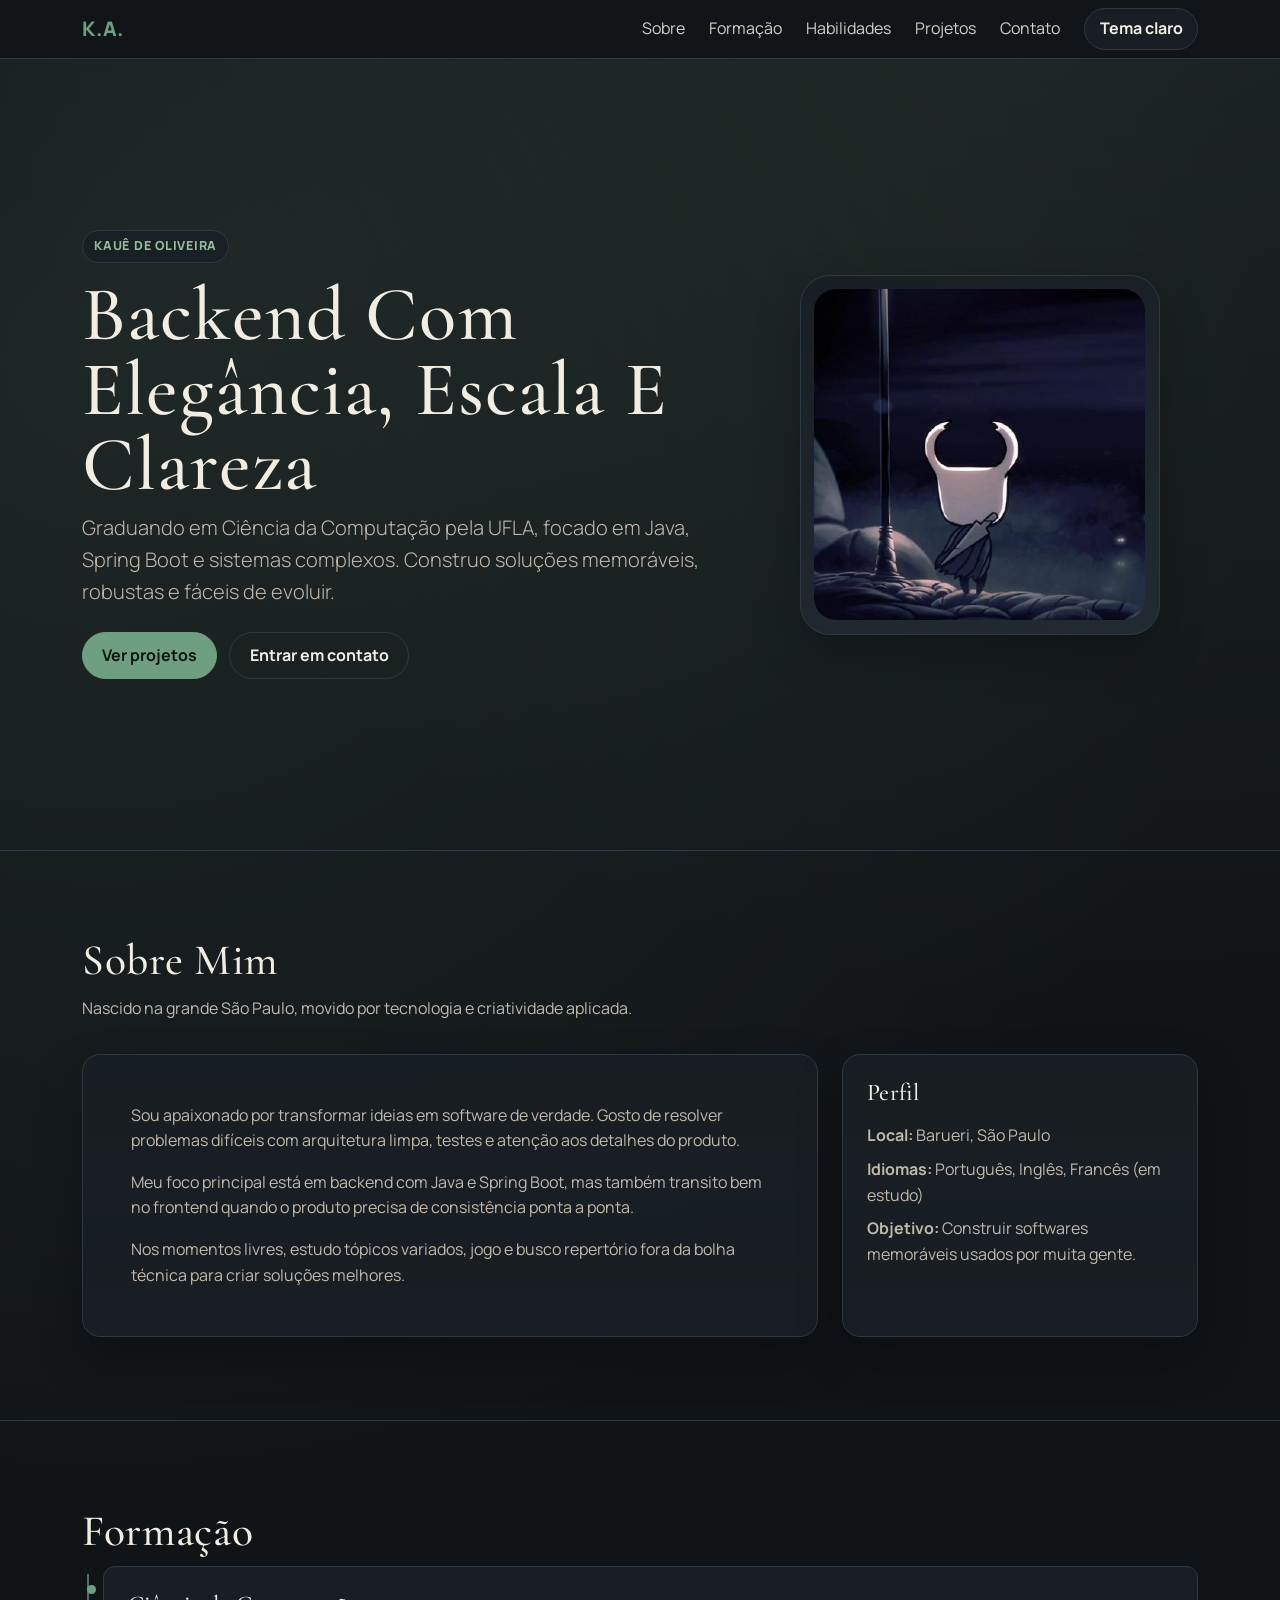
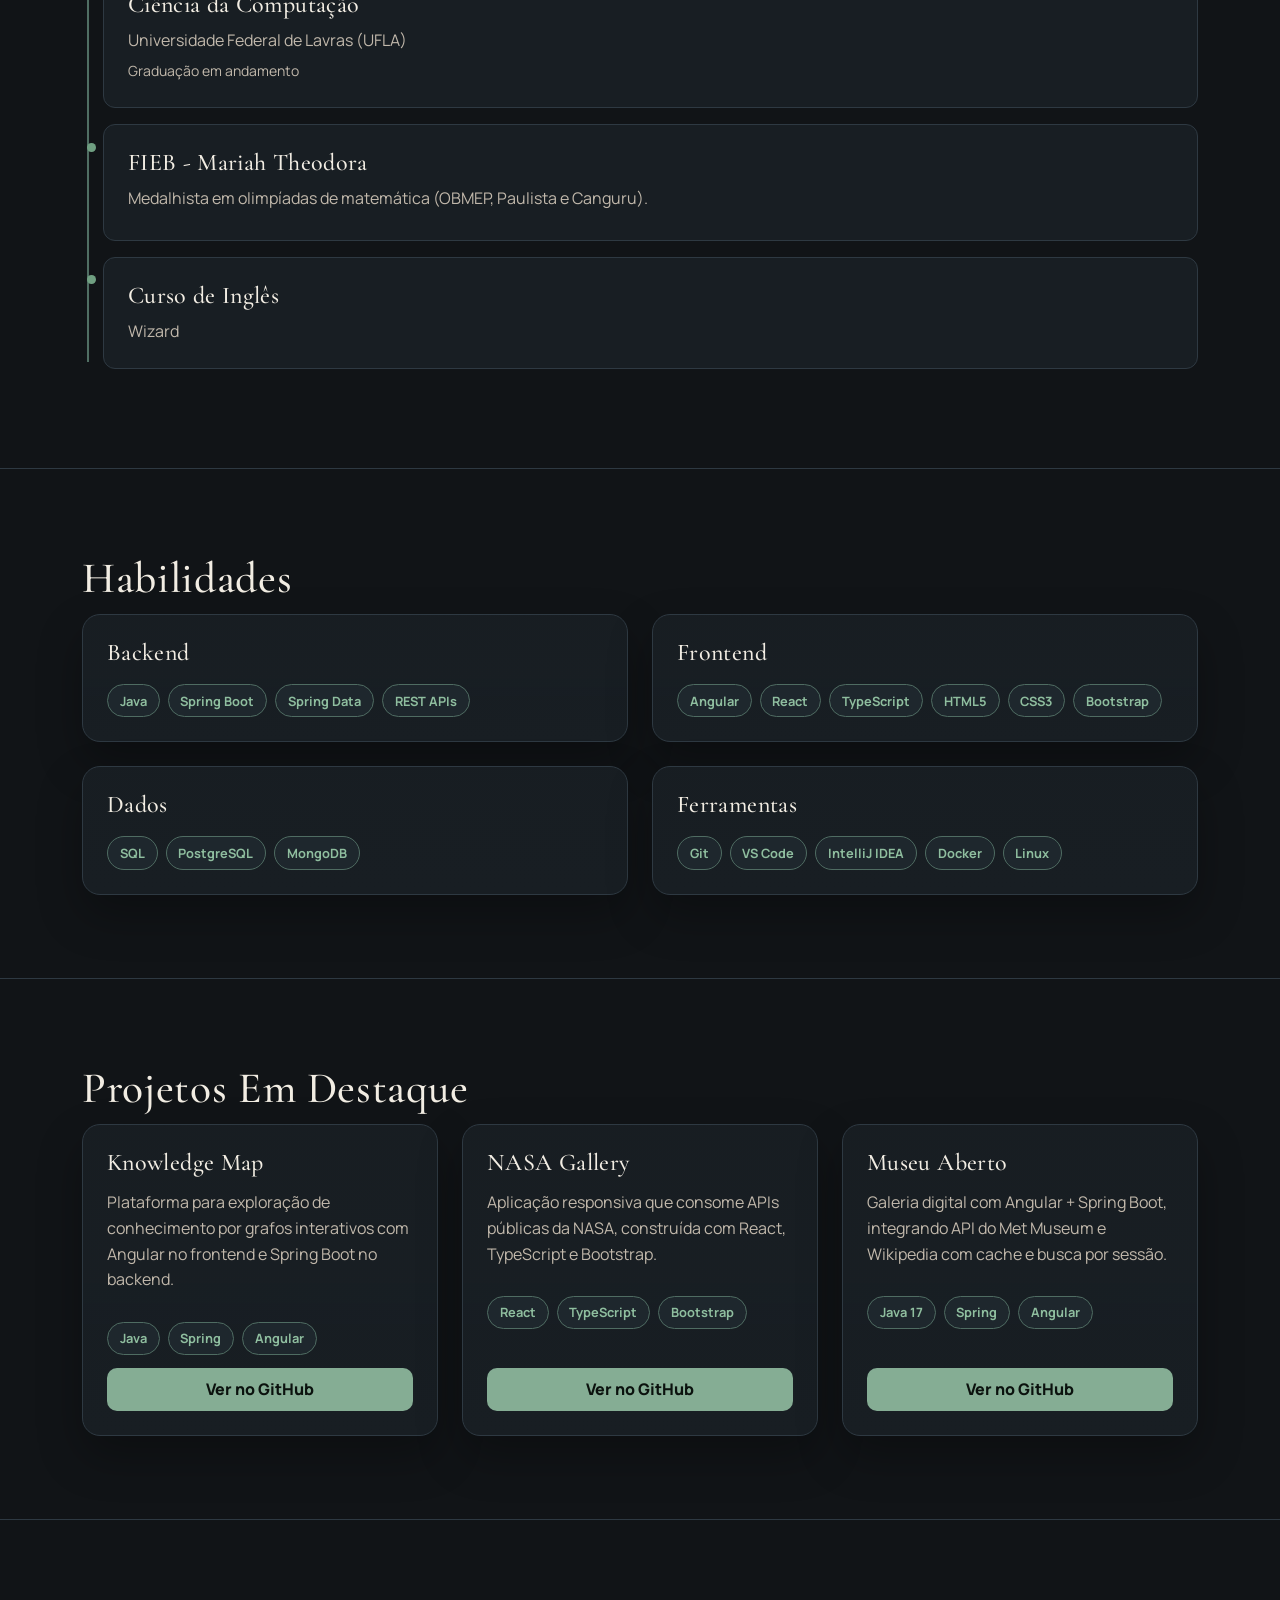
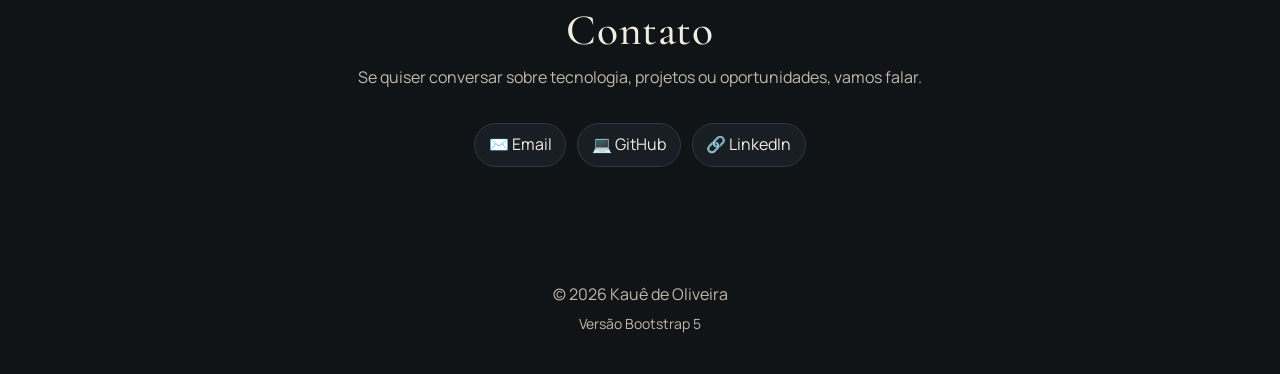
==== bootstrap/index.html @ a1d508a6 "primeiro commit" ====
<!DOCTYPE html>
<html lang="pt-BR" data-theme="dark">
<head>
  <meta charset="UTF-8">
  <meta name="viewport" content="width=device-width, initial-scale=1.0">
  <title>Kauê de Oliveira | Versão Bootstrap</title>
  <meta name="description" content="Página pessoal de Kauê de Oliveira usando Bootstrap 5.">
  <meta property="og:type" content="website">
  <meta property="og:title" content="Kauê de Oliveira | Versão Bootstrap">
  <meta property="og:description" content="Página pessoal com Bootstrap 5, tema claro/escuro e portfolio de projetos.">
  <meta property="og:url" content="https://kaue-oliveira.github.io/kaue-oliveira/bootstrap/">
  <meta property="og:image" content="../assets/preview-card.svg">
  <meta property="og:image:alt" content="Preview da versão Bootstrap da página pessoal">
  <meta name="twitter:card" content="summary_large_image">
  <meta name="twitter:title" content="Kauê de Oliveira | Versão Bootstrap">
  <meta name="twitter:description" content="Visual editorial elegante com Bootstrap 5.">
  <meta name="twitter:image" content="../assets/preview-card.svg">
  <link rel="icon" type="image/svg+xml" href="../assets/favicon.svg">
  <link rel="preconnect" href="https://fonts.googleapis.com">
  <link rel="preconnect" href="https://fonts.gstatic.com" crossorigin>
  <link href="https://fonts.googleapis.com/css2?family=Cormorant+Garamond:wght@600;700&family=Manrope:wght@400;500;700;800&display=swap" rel="stylesheet">
  <link href="https://cdn.jsdelivr.net/npm/bootstrap@5.3.3/dist/css/bootstrap.min.css" rel="stylesheet">
  <link rel="stylesheet" href="../css/style.css">
</head>
<body>
  <header class="site-header navbar navbar-expand-lg">
    <div class="container">
      <a class="navbar-brand brand-mark" href="#inicio">K.A.</a>
      <button class="navbar-toggler" type="button" data-bs-toggle="collapse" data-bs-target="#menuBootstrap" aria-controls="menuBootstrap" aria-expanded="false" aria-label="Abrir navegação">
        <span class="navbar-toggler-icon"></span>
      </button>
      <div class="collapse navbar-collapse" id="menuBootstrap">
        <ul class="navbar-nav ms-auto align-items-lg-center gap-lg-2">
          <li class="nav-item"><a class="nav-link" href="#sobre">Sobre</a></li>
          <li class="nav-item"><a class="nav-link" href="#formacao">Formação</a></li>
          <li class="nav-item"><a class="nav-link" href="#habilidades">Habilidades</a></li>
          <li class="nav-item"><a class="nav-link" href="#projetos">Projetos</a></li>
          <li class="nav-item"><a class="nav-link" href="#contato">Contato</a></li>
          <li class="nav-item ms-lg-2"><button class="theme-toggle" data-theme-toggle type="button">Tema claro</button></li>
        </ul>
      </div>
    </div>
  </header>

  <main>
    <section id="inicio" class="hero section">
      <div class="container">
        <div class="row align-items-center g-5">
          <div class="col-lg-7 hero-center-mobile reveal">
            <span class="eyebrow">Kauê de Oliveira</span>
            <h1>Backend Com Elegância, Escala E Clareza</h1>
            <p class="lead">Graduando em Ciência da Computação pela UFLA, focado em Java, Spring Boot e sistemas complexos. Construo soluções memoráveis, robustas e fáceis de evoluir.</p>
            <div class="action-row">
              <a class="btn-solid" href="#projetos">Ver projetos</a>
              <a class="btn-outline" href="#contato">Entrar em contato</a>
            </div>
          </div>
          <div class="col-lg-5 d-flex justify-content-center reveal">
            <div class="hero-photo">
              <img src="../image.png" alt="Foto de Kauê de Oliveira" onerror="this.style.display='none'">
            </div>
          </div>
        </div>
      </div>
    </section>

    <section id="sobre" class="section">
      <div class="container">
        <h2 class="section-title reveal">Sobre Mim</h2>
        <p class="section-subtitle reveal">Nascido na grande São Paulo, movido por tecnologia e criatividade aplicada.</p>
        <div class="row g-4">
          <div class="col-lg-8 reveal">
            <div class="panel p-4 p-lg-5">
              <p>Sou apaixonado por transformar ideias em software de verdade. Gosto de resolver problemas difíceis com arquitetura limpa, testes e atenção aos detalhes do produto.</p>
              <p>Meu foco principal está em backend com Java e Spring Boot, mas também transito bem no frontend quando o produto precisa de consistência ponta a ponta.</p>
              <p class="mb-0">Nos momentos livres, estudo tópicos variados, jogo e busco repertório fora da bolha técnica para criar soluções melhores.</p>
            </div>
          </div>
          <div class="col-lg-4 reveal">
            <div class="panel p-4 h-100">
              <h3 class="h4 mb-3">Perfil</h3>
              <p class="mb-2"><strong>Local:</strong> Barueri, São Paulo</p>
              <p class="mb-2"><strong>Idiomas:</strong> Português, Inglês, Francês (em estudo)</p>
              <p class="mb-0"><strong>Objetivo:</strong> Construir softwares memoráveis usados por muita gente.</p>
            </div>
          </div>
        </div>
      </div>
    </section>

    <section id="formacao" class="section">
      <div class="container">
        <h2 class="section-title reveal">Formação</h2>
        <div class="timeline reveal">
          <article class="panel-soft p-4 timeline-item">
            <h3 class="h4 mb-2">Ciência da Computação</h3>
            <p class="mb-1">Universidade Federal de Lavras (UFLA)</p>
            <small>Graduação em andamento</small>
          </article>
          <article class="panel-soft p-4 timeline-item">
            <h3 class="h4 mb-2">FIEB - Mariah Theodora</h3>
            <p class="mb-1">Medalhista em olimpíadas de matemática (OBMEP, Paulista e Canguru).</p>
          </article>
          <article class="panel-soft p-4 timeline-item">
            <h3 class="h4 mb-2">Curso de Inglês</h3>
            <p class="mb-0">Wizard</p>
          </article>
        </div>
      </div>
    </section>

    <section id="habilidades" class="section">
      <div class="container">
        <h2 class="section-title reveal">Habilidades</h2>
        <div class="row g-4">
          <div class="col-md-6 reveal">
            <div class="panel p-4 h-100">
              <h3 class="h4 mb-3">Backend</h3>
              <div class="chips">
                <span class="chip">Java</span>
                <span class="chip">Spring Boot</span>
                <span class="chip">Spring Data</span>
                <span class="chip">REST APIs</span>
              </div>
            </div>
          </div>
          <div class="col-md-6 reveal">
            <div class="panel p-4 h-100">
              <h3 class="h4 mb-3">Frontend</h3>
              <div class="chips">
                <span class="chip">Angular</span>
                <span class="chip">React</span>
                <span class="chip">TypeScript</span>
                <span class="chip">HTML5</span>
                <span class="chip">CSS3</span>
                <span class="chip">Bootstrap</span>
              </div>
            </div>
          </div>
          <div class="col-md-6 reveal">
            <div class="panel p-4 h-100">
              <h3 class="h4 mb-3">Dados</h3>
              <div class="chips">
                <span class="chip">SQL</span>
                <span class="chip">PostgreSQL</span>
                <span class="chip">MongoDB</span>
              </div>
            </div>
          </div>
          <div class="col-md-6 reveal">
            <div class="panel p-4 h-100">
              <h3 class="h4 mb-3">Ferramentas</h3>
              <div class="chips">
                <span class="chip">Git</span>
                <span class="chip">VS Code</span>
                <span class="chip">IntelliJ IDEA</span>
                <span class="chip">Docker</span>
                <span class="chip">Linux</span>
              </div>
            </div>
          </div>
        </div>
      </div>
    </section>

    <section id="projetos" class="section">
      <div class="container">
        <h2 class="section-title reveal">Projetos Em Destaque</h2>
        <div class="row g-4">
          <div class="col-lg-4 col-md-6 reveal">
            <article class="panel p-4 project-card">
              <h3 class="h4 mb-0">Knowledge Map</h3>
              <p>Plataforma para exploração de conhecimento por grafos interativos com Angular no frontend e Spring Boot no backend.</p>
              <div class="chips">
                <span class="chip">Java</span>
                <span class="chip">Spring</span>
                <span class="chip">Angular</span>
              </div>
              <a class="project-link" href="https://github.com/kaue-oliveira/knowledgeMap" target="_blank" rel="noopener noreferrer">Ver no GitHub</a>
            </article>
          </div>

          <div class="col-lg-4 col-md-6 reveal">
            <article class="panel p-4 project-card">
              <h3 class="h4 mb-0">NASA Gallery</h3>
              <p>Aplicação responsiva que consome APIs públicas da NASA, construída com React, TypeScript e Bootstrap.</p>
              <div class="chips">
                <span class="chip">React</span>
                <span class="chip">TypeScript</span>
                <span class="chip">Bootstrap</span>
              </div>
              <a class="project-link" href="https://github.com/kaue-oliveira/nasa-gallery" target="_blank" rel="noopener noreferrer">Ver no GitHub</a>
            </article>
          </div>

          <div class="col-lg-4 col-md-6 reveal">
            <article class="panel p-4 project-card">
              <h3 class="h4 mb-0">Museu Aberto</h3>
              <p>Galeria digital com Angular + Spring Boot, integrando API do Met Museum e Wikipedia com cache e busca por sessão.</p>
              <div class="chips">
                <span class="chip">Java 17</span>
                <span class="chip">Spring</span>
                <span class="chip">Angular</span>
              </div>
              <a class="project-link" href="https://github.com/kaue-oliveira/museu-aberto" target="_blank" rel="noopener noreferrer">Ver no GitHub</a>
            </article>
          </div>
        </div>
      </div>
    </section>

    <section id="contato" class="section text-center">
      <div class="container reveal">
        <h2 class="section-title">Contato</h2>
        <p class="section-subtitle">Se quiser conversar sobre tecnologia, projetos ou oportunidades, vamos falar.</p>
        <div class="contact-pills">
          <a class="contact-pill" href="mailto:kaueolivsil@gmail.com">✉️ Email</a>
          <a class="contact-pill" href="https://github.com/kaue-oliveira" target="_blank" rel="noopener noreferrer">💻 GitHub</a>
          <a class="contact-pill" href="https://www.linkedin.com/in/kau%C3%AA-oliveira-577441258/" target="_blank" rel="noopener noreferrer">🔗 LinkedIn</a>
        </div>
      </div>
    </section>
  </main>

  <footer class="footer">
    <p class="mb-1">© 2026 Kauê de Oliveira</p>
    <small>Versão Bootstrap 5</small>
  </footer>

  <script src="https://cdn.jsdelivr.net/npm/bootstrap@5.3.3/dist/js/bootstrap.bundle.min.js"></script>
  <script src="../js/script.js"></script>
</body>
</html>
---- css/style.css ----
:root {
  --bg: #111417;
  --surface: #181e23;
  --surface-2: #222b32;
  --text: #f2ede3;
  --muted: #c1b8ab;
  --line: #2e3942;
  --brand: #6f9f81;
  --brand-2: #8fbe9f;
  --brand-ink: #0d1510;
  --radius: 18px;
  --radius-sm: 12px;
  --shadow: 0 20px 45px rgba(0, 0, 0, 0.28);
}

html[data-theme="light"] {
  --bg: #efe7da;
  --surface: #f7f1e7;
  --surface-2: #ebe2d4;
  --text: #2f362f;
  --muted: #66655f;
  --line: #d4c8b8;
  --brand: #4f7f5d;
  --brand-2: #6f9d7c;
  --brand-ink: #f6f1e8;
  --shadow: 0 20px 40px rgba(68, 74, 64, 0.14);
}

* {
  box-sizing: border-box;
}

html {
  scroll-behavior: smooth;
}

body {
  margin: 0;
  color: var(--text);
  background:
    radial-gradient(circle at 8% 10%, rgba(111, 159, 129, 0.14), transparent 34%),
    radial-gradient(circle at 88% -4%, rgba(143, 190, 159, 0.11), transparent 30%),
    var(--bg);
  font-family: "Manrope", "Segoe UI", sans-serif;
  line-height: 1.6;
  transition: background-color 0.25s ease, color 0.25s ease;
}

.container {
  width: min(1140px, 100% - 2rem);
  margin-inline: auto;
}

.simple-header-row {
  display: flex;
  justify-content: space-between;
  align-items: center;
  padding: 0.85rem 0;
}

h1,
h2,
h3,
h4,
h5 {
  font-family: "Cormorant Garamond", Georgia, serif;
  letter-spacing: 0.015em;
  color: var(--text);
}

p,
li,
small {
  color: var(--muted);
}

a {
  color: inherit;
}

section[id] {
  scroll-margin-top: 90px;
}

.site-header {
  position: sticky;
  top: 0;
  z-index: 1000;
  backdrop-filter: blur(9px);
  background: color-mix(in srgb, var(--bg) 88%, transparent);
  border-bottom: 1px solid var(--line);
}

.navbar .nav-link {
  color: var(--text) !important;
  opacity: 0.86;
}

.navbar .nav-link:hover {
  color: var(--brand) !important;
  opacity: 1;
}

.site-header a[href^="#"].is-active,
.navbar .nav-link.is-active {
  color: var(--brand) !important;
  opacity: 1;
}

.site-header a[href^="#"].is-active {
  text-decoration: underline;
  text-decoration-color: color-mix(in srgb, var(--brand) 78%, transparent);
  text-underline-offset: 0.35rem;
  text-decoration-thickness: 2px;
}

.navbar-toggler {
  border-color: var(--line) !important;
}

.navbar-toggler:focus {
  box-shadow: 0 0 0 0.2rem color-mix(in srgb, var(--brand) 32%, transparent) !important;
}

.navbar-toggler-icon {
  background-image: url("data:image/svg+xml,%3csvg xmlns='http://www.w3.org/2000/svg' viewBox='0 0 30 30'%3e%3cpath stroke='rgba(220,225,220,0.9)' stroke-linecap='round' stroke-miterlimit='10' stroke-width='2' d='M4 7h22M4 15h22M4 23h22'/%3e%3c/svg%3e") !important;
}

.brand-mark {
  color: var(--brand);
  font-weight: 800;
  font-size: 1.25rem;
  letter-spacing: 0.04em;
}

.theme-toggle {
  border: 1px solid var(--line);
  border-radius: 999px;
  background: var(--surface);
  color: var(--text);
  font-weight: 700;
  padding: 0.45rem 0.9rem;
  transition: transform 0.18s ease, background-color 0.2s ease;
}

.theme-toggle:hover {
  transform: translateY(-1px);
  background: var(--surface-2);
}

.section {
  padding: 5.2rem 0;
  border-bottom: 1px solid var(--line);
}

.section:last-of-type {
  border-bottom: 0;
}

.section-title {
  font-size: clamp(2rem, 3.4vw, 3.15rem);
  margin: 0 0 0.6rem;
}

.section-subtitle {
  margin: 0 0 2rem;
}

.hero {
  min-height: min(88vh, 900px);
  display: grid;
  align-items: center;
}

.hero h1 {
  font-size: clamp(2.3rem, 6vw, 4.9rem);
  line-height: 0.98;
  margin: 0.85rem 0 0.6rem;
}

.hero .lead {
  max-width: 62ch;
  margin: 0;
}

.eyebrow {
  display: inline-flex;
  align-items: center;
  gap: 0.35rem;
  border: 1px solid var(--line);
  border-radius: 999px;
  padding: 0.35rem 0.7rem;
  background: color-mix(in srgb, var(--surface) 72%, transparent);
  color: var(--brand-2);
  font-size: 0.78rem;
  font-weight: 800;
  letter-spacing: 0.06em;
  text-transform: uppercase;
}

.hero-photo {
  width: min(360px, 100%);
  aspect-ratio: 1;
  border-radius: 30px;
  border: 1px solid var(--line);
  background: linear-gradient(165deg, var(--surface), var(--surface-2));
  box-shadow: var(--shadow);
  padding: 0.85rem;
}

.hero-photo img {
  width: 100%;
  height: 100%;
  object-fit: cover;
  border-radius: 22px;
}

.action-row {
  display: flex;
  gap: 0.75rem;
  flex-wrap: wrap;
  margin-top: 1.5rem;
}

.btn-solid,
.btn-outline {
  border-radius: 999px;
  padding: 0.62rem 1.2rem;
  text-decoration: none;
  font-weight: 700;
  transition: transform 0.18s ease, background-color 0.2s ease, border-color 0.2s ease;
}

.btn-solid {
  border: 1px solid var(--brand);
  background: var(--brand);
  color: var(--brand-ink);
}

.btn-outline {
  border: 1px solid var(--line);
  background: transparent;
  color: var(--text);
}

.btn-solid:hover,
.btn-outline:hover {
  transform: translateY(-2px);
}

.panel {
  border: 1px solid var(--line);
  border-radius: var(--radius);
  background: linear-gradient(180deg, color-mix(in srgb, var(--surface) 94%, transparent), var(--surface));
  box-shadow: var(--shadow);
}

.panel-soft {
  border: 1px solid var(--line);
  border-radius: var(--radius-sm);
  background: color-mix(in srgb, var(--surface-2) 45%, transparent);
}

.chips {
  display: flex;
  flex-wrap: wrap;
  gap: 0.5rem;
}

.chip {
  border-radius: 999px;
  padding: 0.34rem 0.74rem;
  border: 1px solid color-mix(in srgb, var(--brand) 50%, var(--line));
  background: color-mix(in srgb, var(--surface-2) 70%, transparent);
  color: var(--brand-2);
  font-size: 0.8rem;
  font-weight: 700;
}

.timeline {
  position: relative;
  padding-left: 1.3rem;
}

.timeline::before {
  content: "";
  position: absolute;
  left: 0.33rem;
  top: 0.45rem;
  bottom: 0.45rem;
  width: 2px;
  background: color-mix(in srgb, var(--brand) 52%, var(--line));
}

.timeline-item {
  position: relative;
  margin-bottom: 1rem;
}

.timeline-item::before {
  content: "";
  position: absolute;
  left: -1.06rem;
  top: 1.1rem;
  width: 0.55rem;
  height: 0.55rem;
  border-radius: 50%;
  background: var(--brand);
}

.project-card {
  display: flex;
  flex-direction: column;
  gap: 0.8rem;
  height: 100%;
}

.project-link {
  margin-top: auto;
  border-radius: 10px;
  text-decoration: none;
  display: inline-flex;
  justify-content: center;
  align-items: center;
  background: color-mix(in srgb, var(--brand) 85%, white 15%);
  color: #0b120e;
  font-weight: 800;
  padding: 0.56rem 0.8rem;
}

.contact-pills {
  display: flex;
  flex-wrap: wrap;
  gap: 0.7rem;
  justify-content: center;
}

.contact-pill {
  display: inline-flex;
  align-items: center;
  gap: 0.45rem;
  border: 1px solid var(--line);
  border-radius: 999px;
  text-decoration: none;
  padding: 0.5rem 0.85rem;
  background: var(--surface);
}

.contact-pill:hover {
  border-color: var(--brand);
}

.footer {
  padding: 2rem 0 2.3rem;
  text-align: center;
  color: var(--muted);
}

.landing-wrap {
  min-height: 100vh;
  display: grid;
  place-items: center;
  padding: 2rem 1rem;
}

.landing-shell {
  width: min(1040px, 100%);
}

.versions-grid {
  display: grid;
  grid-template-columns: repeat(2, minmax(0, 1fr));
  gap: 1rem;
}

.version-card {
  border: 1px solid var(--line);
  border-radius: var(--radius);
  background: linear-gradient(180deg, color-mix(in srgb, var(--surface) 93%, transparent), var(--surface));
  padding: 1.25rem;
  box-shadow: var(--shadow);
  transition: transform 0.22s ease, border-color 0.2s ease;
}

.version-card:hover {
  transform: translateY(-4px);
  border-color: var(--brand);
}

.version-card h3 {
  margin: 0 0 0.7rem;
  font-size: 1.9rem;
}

.version-link {
  display: inline-flex;
  margin-top: 0.8rem;
}

.reveal {
  opacity: 0;
  transform: translateY(18px);
  transition: opacity 0.45s ease, transform 0.45s ease;
}

.reveal.is-visible {
  opacity: 1;
  transform: translateY(0);
}

@media (max-width: 992px) {
  .hero-center-mobile {
    text-align: center;
  }

  .hero-center-mobile .action-row {
    justify-content: center;
  }
}

@media (max-width: 768px) {
  .section {
    padding: 4.2rem 0;
  }

  .versions-grid {
    grid-template-columns: 1fr;
  }
}
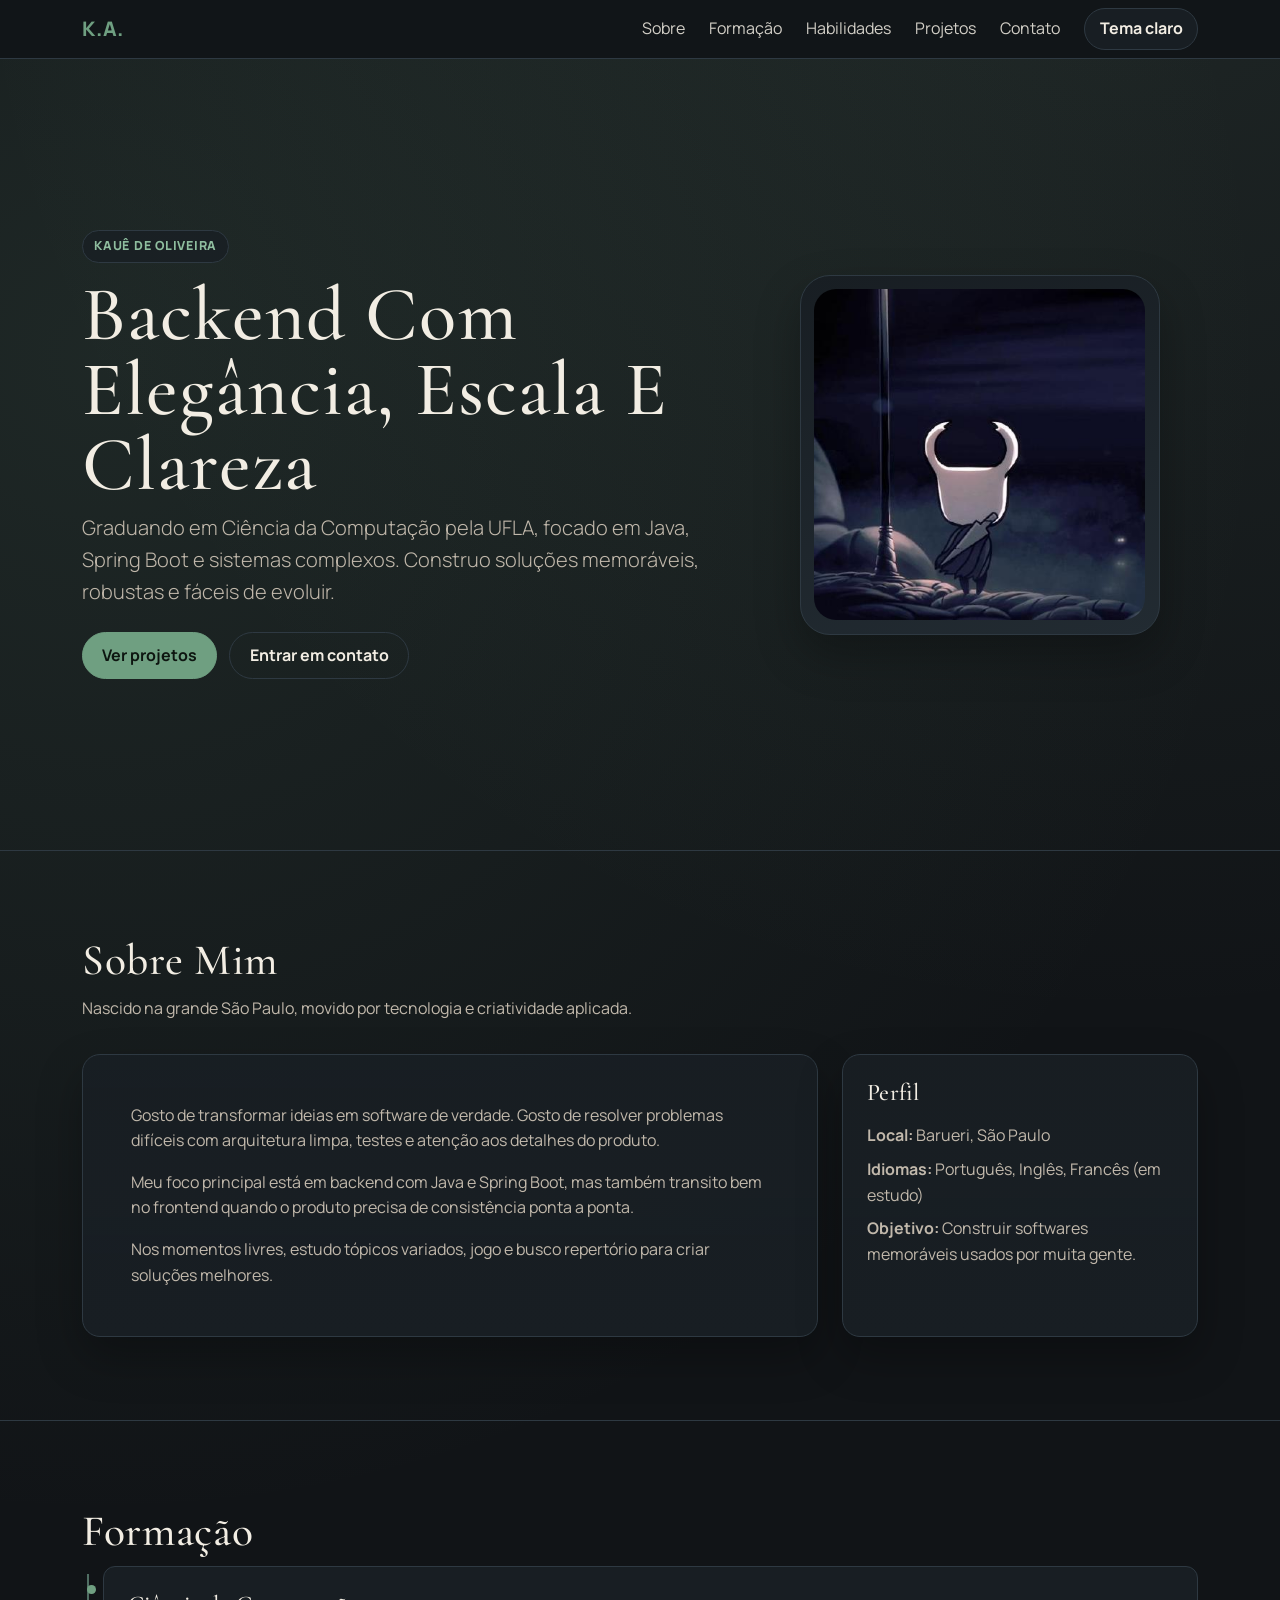
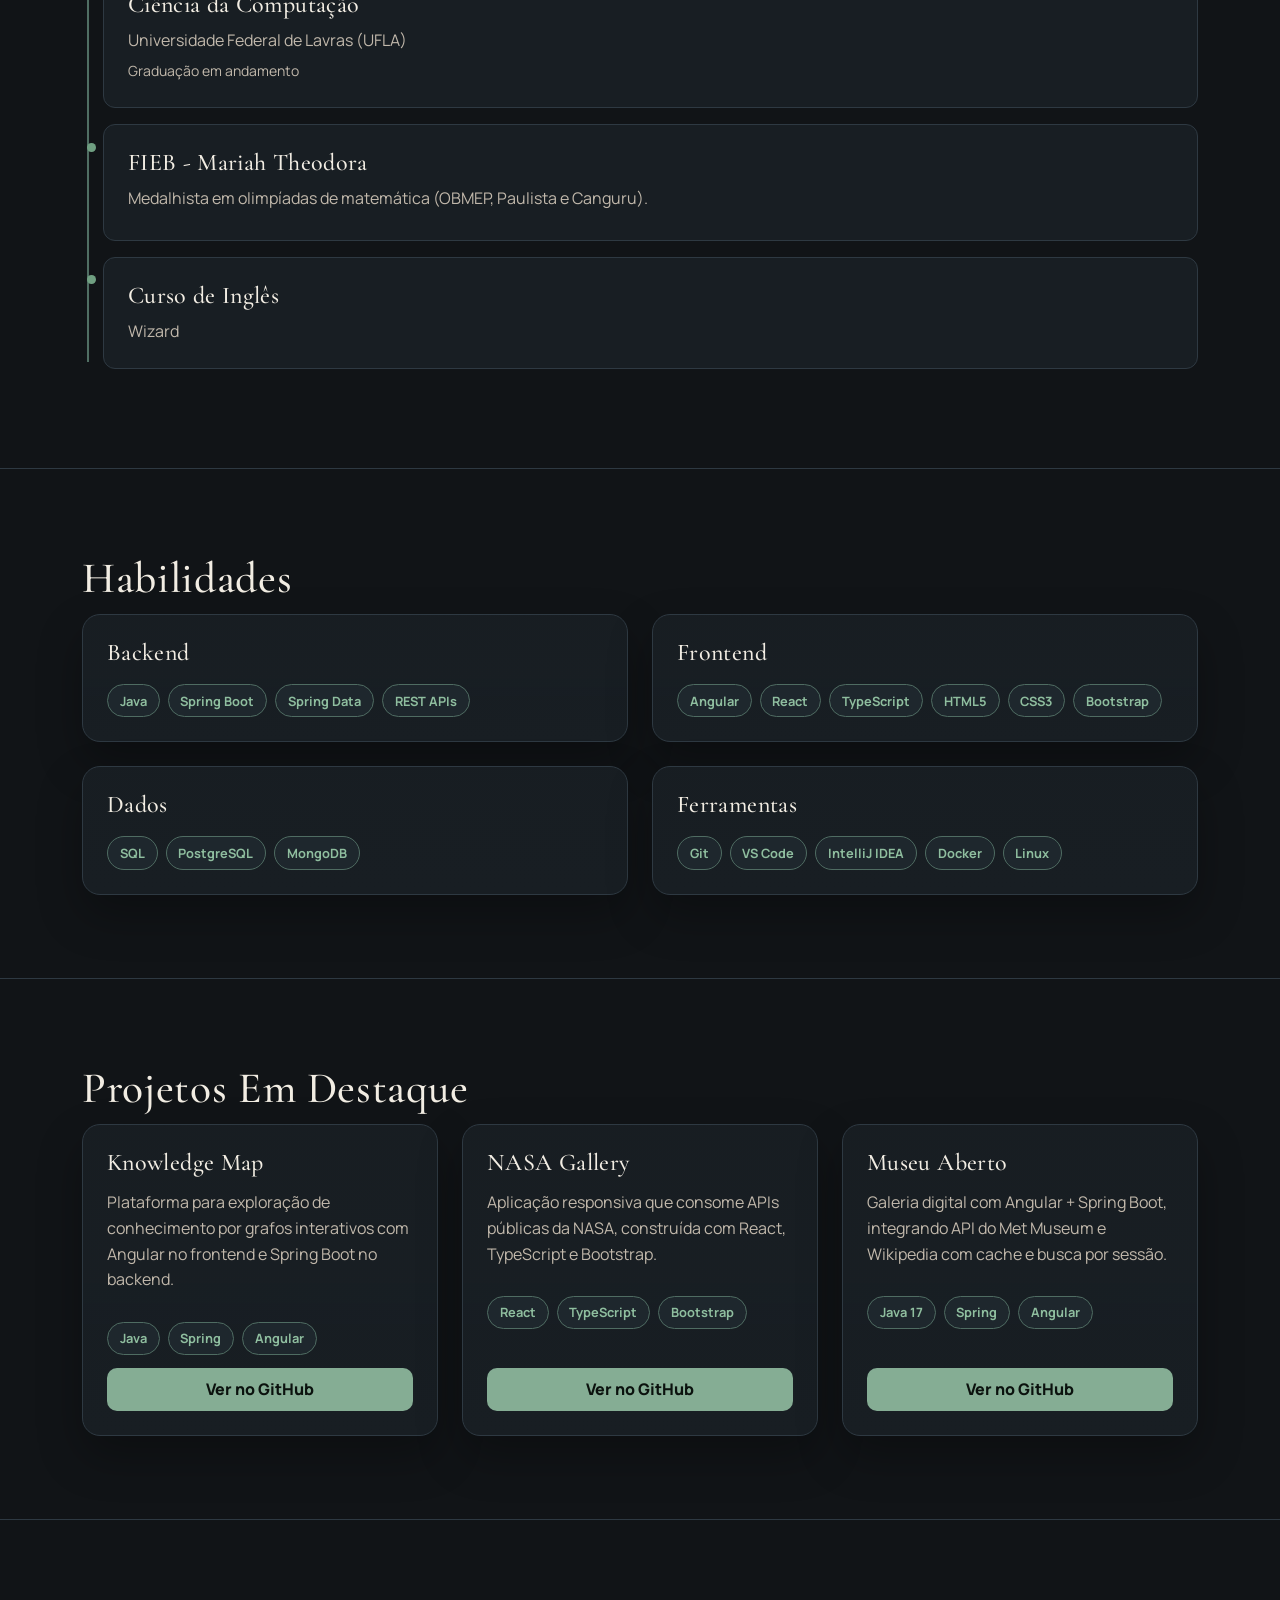
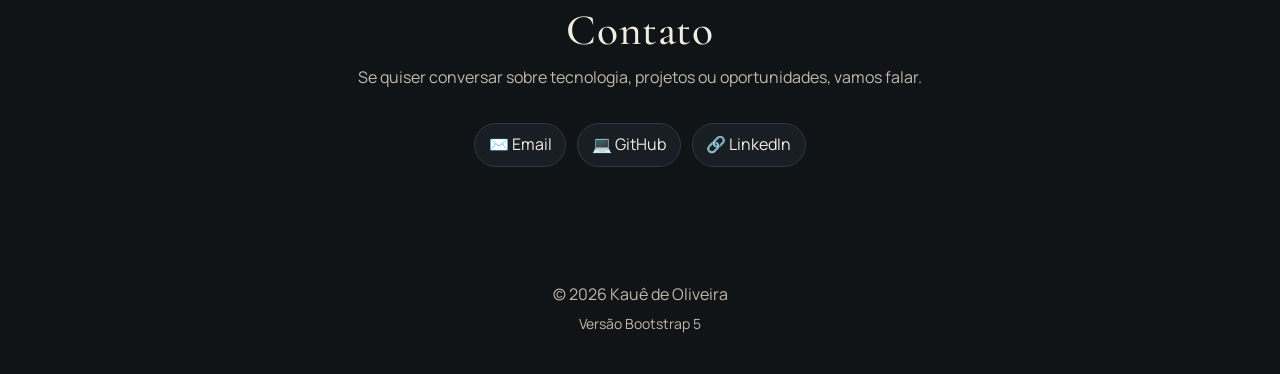
==== commit 60e892a6: "mudanças de texto" ====
--- a/bootstrap/index.html
+++ b/bootstrap/index.html
@@ -71,9 +71,9 @@
         <div class="row g-4">
           <div class="col-lg-8 reveal">
             <div class="panel p-4 p-lg-5">
-              <p>Sou apaixonado por transformar ideias em software de verdade. Gosto de resolver problemas difíceis com arquitetura limpa, testes e atenção aos detalhes do produto.</p>
+              <p>Gosto de transformar ideias em software de verdade. Gosto de resolver problemas difíceis com arquitetura limpa, testes e atenção aos detalhes do produto.</p>
               <p>Meu foco principal está em backend com Java e Spring Boot, mas também transito bem no frontend quando o produto precisa de consistência ponta a ponta.</p>
-              <p class="mb-0">Nos momentos livres, estudo tópicos variados, jogo e busco repertório fora da bolha técnica para criar soluções melhores.</p>
+              <p class="mb-0">Nos momentos livres, estudo tópicos variados, jogo e busco repertório para criar soluções melhores.</p>
             </div>
           </div>
           <div class="col-lg-4 reveal">
